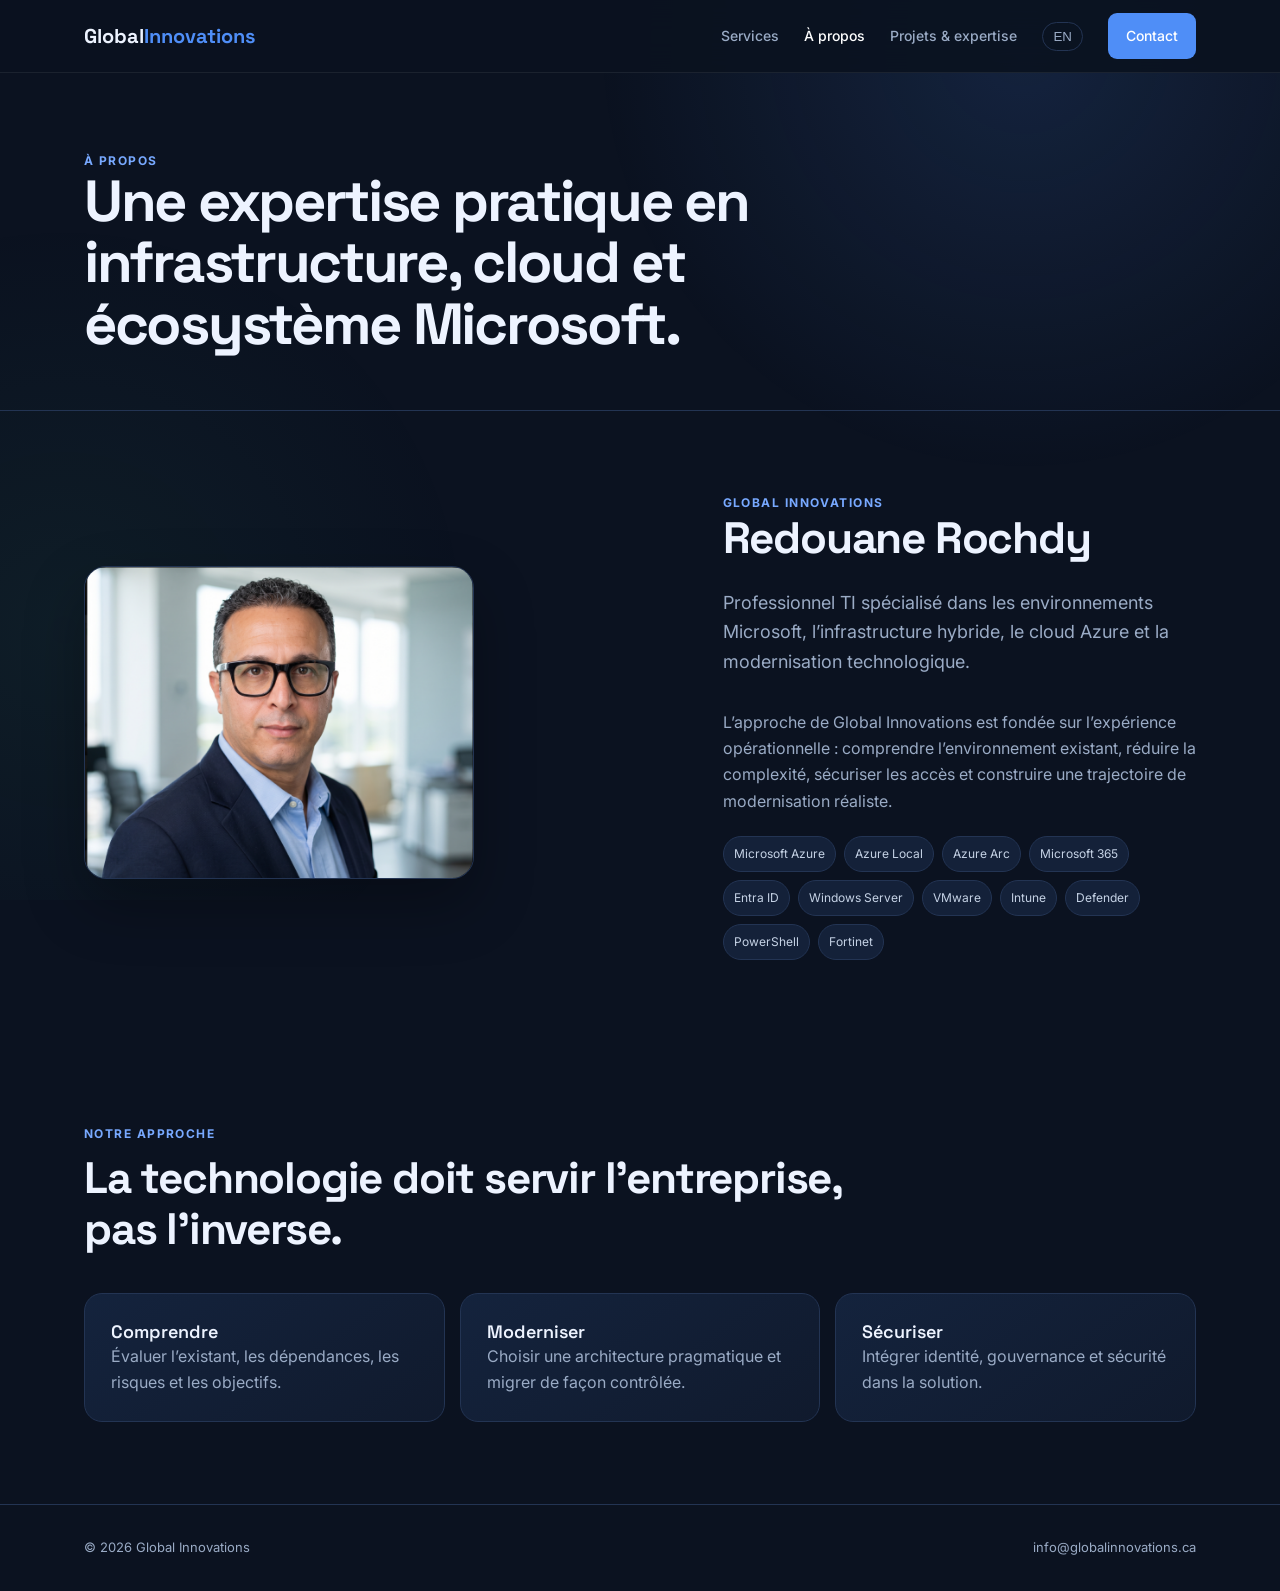
==== about.html @ 7acb14f5 "Add V2 about page with profile photo" ====
<!doctype html><html lang="fr"><head><meta charset="utf-8"><meta name="viewport" content="width=device-width,initial-scale=1"><meta name="robots" content="noindex,nofollow"><title>À propos | Global Innovations</title><link rel="icon" href="favicon.ico"><link rel="preconnect" href="https://fonts.googleapis.com"><link rel="stylesheet" href="https://fonts.googleapis.com/css2?family=Inter:wght@400;500;600;700&family=Space+Grotesk:wght@500;600;700&display=swap"><link rel="stylesheet" href="css/style.css"></head><body><nav class="nav"><div class="wrap navin"><a class="brand" href="index.html">Global<span>Innovations</span></a><div class="links"><a href="services.html">Services</a><a class="active" href="about.html" data-fr="À propos" data-en="About">À propos</a><a href="projects.html" data-fr="Projets & expertise" data-en="Projects & expertise">Projets & expertise</a><button class="lang" id="langBtn">EN</button><a class="contactbtn" href="contact.html">Contact</a></div></div></nav><main><section class="pageHero"><div class="wrap"><div class="kicker" data-fr="À propos" data-en="About">À propos</div><h1 data-fr="Une expertise pratique en infrastructure, cloud et écosystème Microsoft." data-en="Hands-on expertise across infrastructure, cloud and the Microsoft ecosystem.">Une expertise pratique en infrastructure, cloud et écosystème Microsoft.</h1></div></section><section><div class="wrap split"><div><img class="portrait" src="assets/images/redouane-rochdy.png.png" alt="Redouane Rochdy"></div><div><div class="kicker">Global Innovations</div><h2>Redouane Rochdy</h2><p class="lead" data-fr="Professionnel TI spécialisé dans les environnements Microsoft, l’infrastructure hybride, le cloud Azure et la modernisation technologique." data-en="IT professional specializing in Microsoft environments, hybrid infrastructure, Azure cloud and technology modernization.">Professionnel TI spécialisé dans les environnements Microsoft, l’infrastructure hybride, le cloud Azure et la modernisation technologique.</p><p class="muted" data-fr="L’approche de Global Innovations est fondée sur l’expérience opérationnelle : comprendre l’environnement existant, réduire la complexité, sécuriser les accès et construire une trajectoire de modernisation réaliste." data-en="Global Innovations is grounded in operational experience: understand the existing environment, reduce complexity, secure access and build a realistic modernization path."></p><div class="chips"><span class="chip">Microsoft Azure</span><span class="chip">Azure Local</span><span class="chip">Azure Arc</span><span class="chip">Microsoft 365</span><span class="chip">Entra ID</span><span class="chip">Windows Server</span><span class="chip">VMware</span><span class="chip">Intune</span><span class="chip">Defender</span><span class="chip">PowerShell</span><span class="chip">Fortinet</span></div></div></div></section><section><div class="wrap"><div class="sectionHead"><div class="kicker" data-fr="Notre approche" data-en="Our approach">Notre approche</div><h2 data-fr="La technologie doit servir l’entreprise, pas l’inverse." data-en="Technology should serve the business, not the other way around."></h2></div><div class="grid3"><div class="card"><h3 data-fr="Comprendre" data-en="Understand">Comprendre</h3><p data-fr="Évaluer l’existant, les dépendances, les risques et les objectifs." data-en="Assess the current environment, dependencies, risks and objectives."></p></div><div class="card"><h3 data-fr="Moderniser" data-en="Modernize">Moderniser</h3><p data-fr="Choisir une architecture pragmatique et migrer de façon contrôlée." data-en="Choose a pragmatic architecture and migrate in a controlled way."></p></div><div class="card"><h3 data-fr="Sécuriser" data-en="Secure">Sécuriser</h3><p data-fr="Intégrer identité, gouvernance et sécurité dans la solution." data-en="Build identity, governance and security into the solution."></p></div></div></div></section></main><footer class="footer"><div class="wrap foot"><span>© 2026 Global Innovations</span><span>info@globalinnovations.ca</span></div></footer><script src="js/main.js"></script></body></html>
---- css/style.css ----
:root{--bg:#0b1220;--bg2:#101a2d;--card:#142139;--line:#233453;--text:#edf3ff;--muted:#9aabc5;--blue:#4f8ef7;--blue2:#78a9ff;--green:#51d3a5;--max:1160px}*{box-sizing:border-box;margin:0;padding:0}html{scroll-behavior:smooth}body{font-family:Inter,Arial,sans-serif;background:var(--bg);color:var(--text);line-height:1.65}body:before{content:"";position:fixed;inset:0;z-index:-1;background:radial-gradient(circle at 80% 5%,rgba(79,142,247,.14),transparent 32%),radial-gradient(circle at 5% 70%,rgba(81,211,165,.06),transparent 30%)}a{color:inherit}.wrap{max-width:var(--max);margin:auto;padding:0 24px}.nav{position:sticky;top:0;z-index:50;background:rgba(11,18,32,.9);backdrop-filter:blur(16px);border-bottom:1px solid rgba(255,255,255,.07)}.navin{min-height:72px;display:flex;align-items:center;justify-content:space-between;gap:25px}.brand{font:700 20px 'Space Grotesk',sans-serif;text-decoration:none}.brand span{color:var(--blue)}.links{display:flex;gap:25px;align-items:center}.links a{text-decoration:none;color:var(--muted);font-size:14px;font-weight:500}.links a:hover,.links a.active{color:#fff}.lang{border:1px solid var(--line);border-radius:999px;padding:6px 10px;background:transparent;color:var(--muted);cursor:pointer}.contactbtn,.primary{background:var(--blue);color:#fff!important;border-radius:9px;padding:11px 18px!important;text-decoration:none;font-weight:600}.hero{padding:100px 0 80px}.heroGrid,.split{display:grid;grid-template-columns:1.1fr .9fr;gap:60px;align-items:center}.eyebrow{display:inline-flex;gap:8px;align-items:center;color:var(--blue2);border:1px solid rgba(79,142,247,.28);background:rgba(79,142,247,.08);padding:7px 13px;border-radius:999px;font-size:12px;font-weight:700;letter-spacing:.08em;text-transform:uppercase;margin-bottom:24px}.dot{width:7px;height:7px;background:var(--green);border-radius:50%}h1{font:700 clamp(42px,5.5vw,68px)/1.06 'Space Grotesk',sans-serif;letter-spacing:-2.3px}h1 span{color:var(--blue2)}h2{font:700 clamp(30px,4vw,44px)/1.15 'Space Grotesk',sans-serif;letter-spacing:-1.2px}h3{font:600 18px 'Space Grotesk',sans-serif}.lead{font-size:18px;color:var(--muted);max-width:680px;margin:24px 0 32px}.actions{display:flex;gap:13px;flex-wrap:wrap}.primary{padding:14px 22px!important}.secondary{border:1px solid var(--line);border-radius:9px;padding:13px 21px;text-decoration:none;font-weight:600}.trust{display:flex;gap:20px;flex-wrap:wrap;margin-top:25px;color:#8396b5;font-size:13px}.visual,.card{background:linear-gradient(145deg,#14233d,#101a2d);border:1px solid var(--line);border-radius:18px;padding:26px}.tech,.grid3{display:grid;grid-template-columns:repeat(3,1fr);gap:15px}.tech{grid-template-columns:1fr 1fr}.tile{padding:18px;border-radius:12px;background:rgba(255,255,255,.035);border:1px solid rgba(255,255,255,.07)}.tile b{display:block;font-family:'Space Grotesk';margin-bottom:3px}.tile small,.muted,.card p{color:var(--muted)}section{padding:82px 0}.sectionHead{max-width:760px;margin-bottom:38px}.kicker{color:var(--blue2);font-size:12px;text-transform:uppercase;letter-spacing:.12em;font-weight:700}.sectionHead h2{margin:10px 0 12px}.service{background:rgba(20,33,57,.72);border:1px solid var(--line);border-radius:15px;padding:25px}.service h3{margin:12px 0 8px}.service p{font-size:14px;color:var(--muted)}.service ul,.detail ul{margin:14px 0 0 18px;color:#b8c5d8}.more{display:inline-block;margin-top:16px;color:var(--blue2);text-decoration:none;font-weight:600}.pageHero{padding:78px 0 55px;border-bottom:1px solid var(--line)}.pageHero h1{font-size:clamp(38px,5vw,58px);max-width:850px}.pageHero .lead{margin-bottom:0}.portrait{width:100%;max-width:390px;border-radius:22px;border:1px solid var(--line);box-shadow:0 25px 60px rgba(0,0,0,.3)}.chips{display:flex;flex-wrap:wrap;gap:8px;margin-top:22px}.chip{font-size:12px;border:1px solid var(--line);background:var(--card);padding:7px 10px;border-radius:999px;color:#c5d2e5}.project{border-left:3px solid var(--blue);padding-left:24px;margin-bottom:35px}.project h3{font-size:22px;margin-bottom:8px}.cta{margin:65px auto;background:linear-gradient(135deg,#172945,#111d31);border:1px solid #29436b;border-radius:22px;padding:48px;text-align:center}.cta h2{margin-bottom:12px}.cta p{color:var(--muted);max-width:620px;margin:0 auto 25px}.contactGrid{display:grid;grid-template-columns:.8fr 1.2fr;gap:40px}.form{display:grid;gap:14px}.form input,.form textarea{width:100%;padding:14px;border-radius:9px;border:1px solid var(--line);background:#0f192a;color:#fff;font:inherit}.form textarea{min-height:160px;resize:vertical}.form button{border:0;cursor:pointer}.footer{border-top:1px solid var(--line);padding:32px 0;color:var(--muted);font-size:13px}.foot{display:flex;justify-content:space-between;gap:20px;flex-wrap:wrap}@media(max-width:850px){.links a:not(.contactbtn),.lang{display:none}.heroGrid,.split,.contactGrid{grid-template-columns:1fr}.grid3{grid-template-columns:1fr 1fr}.hero{padding-top:70px}.portrait{max-width:320px}}@media(max-width:580px){.grid3,.tech{grid-template-columns:1fr}h1{letter-spacing:-1.4px}.cta{margin:45px 20px;padding:32px 20px}}
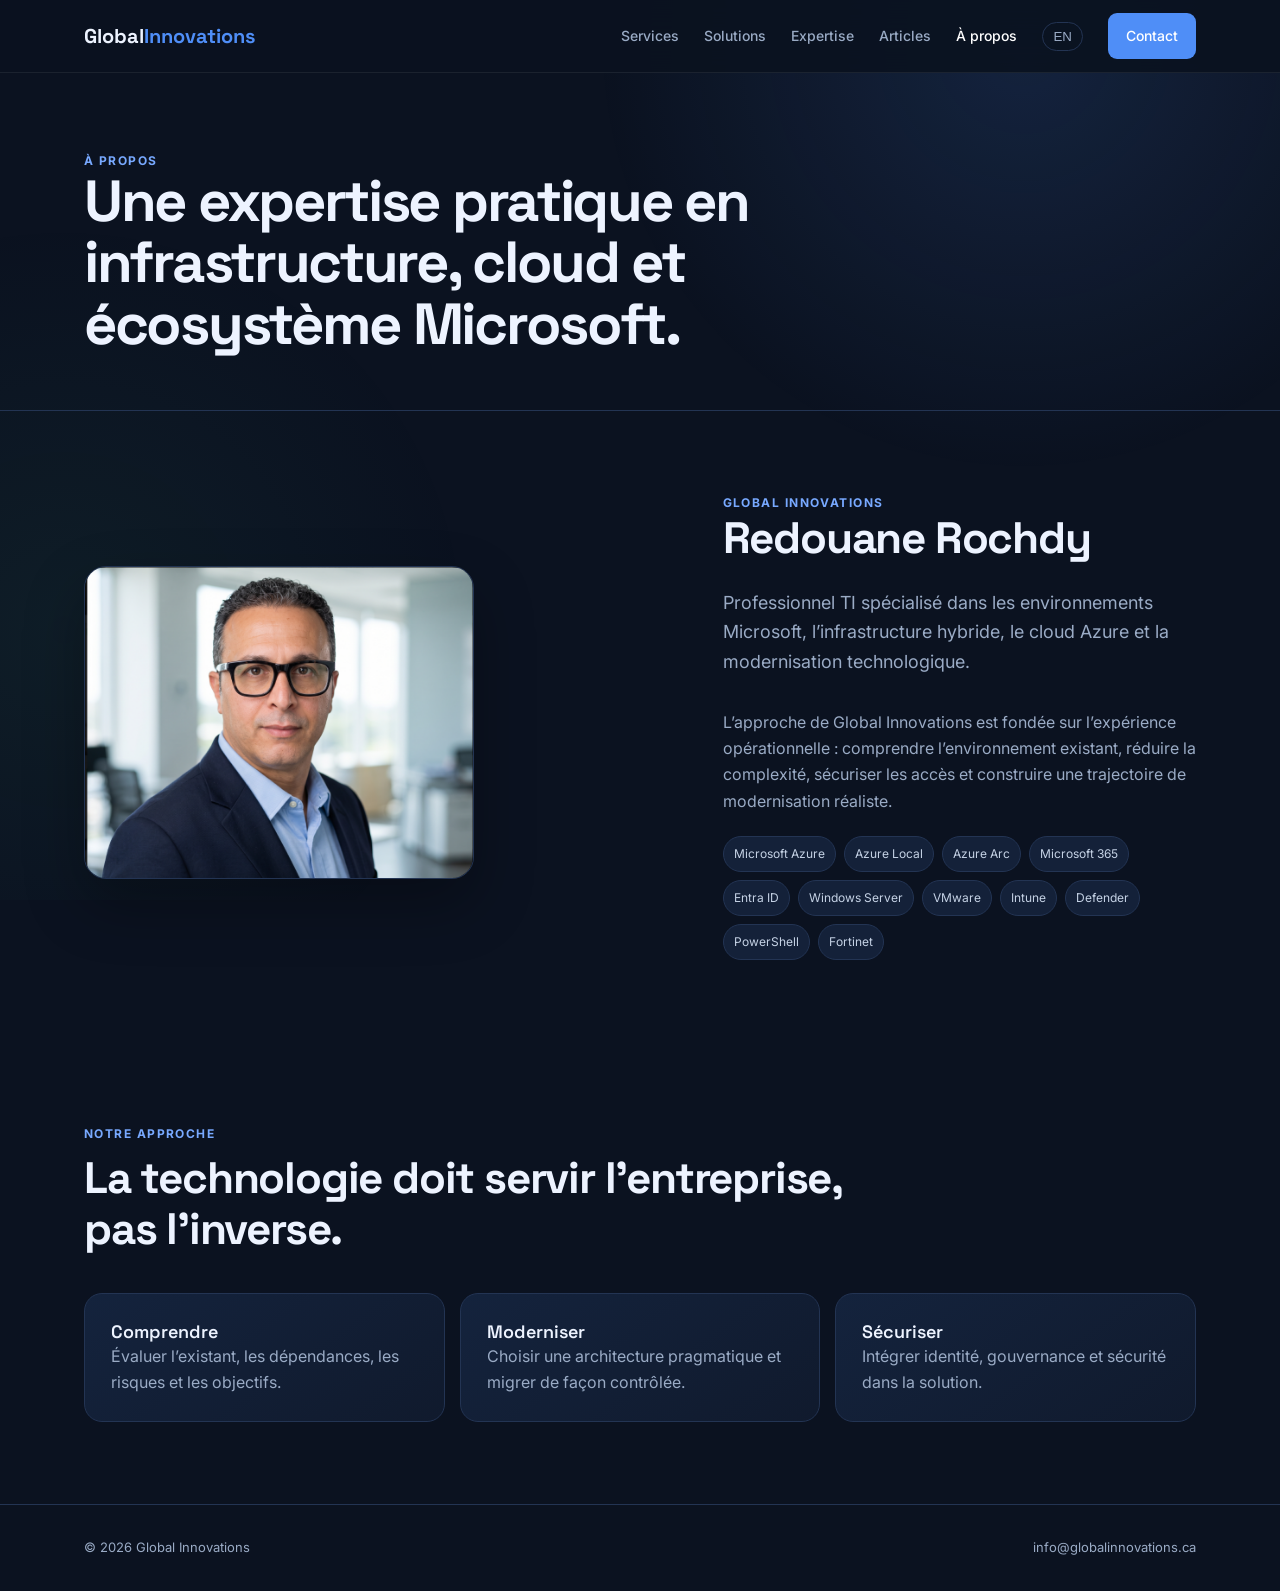
==== commit e4987761: "Unify V2 navigation on about page" ====
--- a/about.html
+++ b/about.html
@@ -1 +1 @@
-<!doctype html><html lang="fr"><head><meta charset="utf-8"><meta name="viewport" content="width=device-width,initial-scale=1"><meta name="robots" content="noindex,nofollow"><title>À propos | Global Innovations</title><link rel="icon" href="favicon.ico"><link rel="preconnect" href="https://fonts.googleapis.com"><link rel="stylesheet" href="https://fonts.googleapis.com/css2?family=Inter:wght@400;500;600;700&family=Space+Grotesk:wght@500;600;700&display=swap"><link rel="stylesheet" href="css/style.css"></head><body><nav class="nav"><div class="wrap navin"><a class="brand" href="index.html">Global<span>Innovations</span></a><div class="links"><a href="services.html">Services</a><a class="active" href="about.html" data-fr="À propos" data-en="About">À propos</a><a href="projects.html" data-fr="Projets & expertise" data-en="Projects & expertise">Projets & expertise</a><button class="lang" id="langBtn">EN</button><a class="contactbtn" href="contact.html">Contact</a></div></div></nav><main><section class="pageHero"><div class="wrap"><div class="kicker" data-fr="À propos" data-en="About">À propos</div><h1 data-fr="Une expertise pratique en infrastructure, cloud et écosystème Microsoft." data-en="Hands-on expertise across infrastructure, cloud and the Microsoft ecosystem.">Une expertise pratique en infrastructure, cloud et écosystème Microsoft.</h1></div></section><section><div class="wrap split"><div><img class="portrait" src="assets/images/redouane-rochdy.png.png" alt="Redouane Rochdy"></div><div><div class="kicker">Global Innovations</div><h2>Redouane Rochdy</h2><p class="lead" data-fr="Professionnel TI spécialisé dans les environnements Microsoft, l’infrastructure hybride, le cloud Azure et la modernisation technologique." data-en="IT professional specializing in Microsoft environments, hybrid infrastructure, Azure cloud and technology modernization.">Professionnel TI spécialisé dans les environnements Microsoft, l’infrastructure hybride, le cloud Azure et la modernisation technologique.</p><p class="muted" data-fr="L’approche de Global Innovations est fondée sur l’expérience opérationnelle : comprendre l’environnement existant, réduire la complexité, sécuriser les accès et construire une trajectoire de modernisation réaliste." data-en="Global Innovations is grounded in operational experience: understand the existing environment, reduce complexity, secure access and build a realistic modernization path."></p><div class="chips"><span class="chip">Microsoft Azure</span><span class="chip">Azure Local</span><span class="chip">Azure Arc</span><span class="chip">Microsoft 365</span><span class="chip">Entra ID</span><span class="chip">Windows Server</span><span class="chip">VMware</span><span class="chip">Intune</span><span class="chip">Defender</span><span class="chip">PowerShell</span><span class="chip">Fortinet</span></div></div></div></section><section><div class="wrap"><div class="sectionHead"><div class="kicker" data-fr="Notre approche" data-en="Our approach">Notre approche</div><h2 data-fr="La technologie doit servir l’entreprise, pas l’inverse." data-en="Technology should serve the business, not the other way around."></h2></div><div class="grid3"><div class="card"><h3 data-fr="Comprendre" data-en="Understand">Comprendre</h3><p data-fr="Évaluer l’existant, les dépendances, les risques et les objectifs." data-en="Assess the current environment, dependencies, risks and objectives."></p></div><div class="card"><h3 data-fr="Moderniser" data-en="Modernize">Moderniser</h3><p data-fr="Choisir une architecture pragmatique et migrer de façon contrôlée." data-en="Choose a pragmatic architecture and migrate in a controlled way."></p></div><div class="card"><h3 data-fr="Sécuriser" data-en="Secure">Sécuriser</h3><p data-fr="Intégrer identité, gouvernance et sécurité dans la solution." data-en="Build identity, governance and security into the solution."></p></div></div></div></section></main><footer class="footer"><div class="wrap foot"><span>© 2026 Global Innovations</span><span>info@globalinnovations.ca</span></div></footer><script src="js/main.js"></script></body></html>+<!doctype html><html lang="fr"><head><meta charset="utf-8"><meta name="viewport" content="width=device-width,initial-scale=1"><meta name="robots" content="noindex,nofollow"><title>À propos | Global Innovations</title><link rel="icon" href="favicon.ico"><link rel="preconnect" href="https://fonts.googleapis.com"><link rel="stylesheet" href="https://fonts.googleapis.com/css2?family=Inter:wght@400;500;600;700&family=Space+Grotesk:wght@500;600;700&display=swap"><link rel="stylesheet" href="css/style.css"></head><body><nav class="nav"><div class="wrap navin"><a class="brand" href="index.html">Global<span>Innovations</span></a><div class="links"><a href="services.html">Services</a><a href="solutions.html">Solutions</a><a href="projects.html">Expertise</a><a href="articles.html">Articles</a><a class="active" href="about.html" data-fr="À propos" data-en="About">À propos</a><button class="lang" id="langBtn">EN</button><a class="contactbtn" href="contact.html">Contact</a></div></div></nav><main><section class="pageHero"><div class="wrap"><div class="kicker" data-fr="À propos" data-en="About">À propos</div><h1 data-fr="Une expertise pratique en infrastructure, cloud et écosystème Microsoft." data-en="Hands-on expertise across infrastructure, cloud and the Microsoft ecosystem.">Une expertise pratique en infrastructure, cloud et écosystème Microsoft.</h1></div></section><section><div class="wrap split"><div><img class="portrait" src="assets/images/redouane-rochdy.png.png" alt="Redouane Rochdy"></div><div><div class="kicker">Global Innovations</div><h2>Redouane Rochdy</h2><p class="lead" data-fr="Professionnel TI spécialisé dans les environnements Microsoft, l’infrastructure hybride, le cloud Azure et la modernisation technologique." data-en="IT professional specializing in Microsoft environments, hybrid infrastructure, Azure cloud and technology modernization.">Professionnel TI spécialisé dans les environnements Microsoft, l’infrastructure hybride, le cloud Azure et la modernisation technologique.</p><p class="muted" data-fr="L’approche de Global Innovations est fondée sur l’expérience opérationnelle : comprendre l’environnement existant, réduire la complexité, sécuriser les accès et construire une trajectoire de modernisation réaliste." data-en="Global Innovations is grounded in operational experience: understand the existing environment, reduce complexity, secure access and build a realistic modernization path."></p><div class="chips"><span class="chip">Microsoft Azure</span><span class="chip">Azure Local</span><span class="chip">Azure Arc</span><span class="chip">Microsoft 365</span><span class="chip">Entra ID</span><span class="chip">Windows Server</span><span class="chip">VMware</span><span class="chip">Intune</span><span class="chip">Defender</span><span class="chip">PowerShell</span><span class="chip">Fortinet</span></div></div></div></section><section><div class="wrap"><div class="sectionHead"><div class="kicker" data-fr="Notre approche" data-en="Our approach">Notre approche</div><h2 data-fr="La technologie doit servir l’entreprise, pas l’inverse." data-en="Technology should serve the business, not the other way around."></h2></div><div class="grid3"><div class="card"><h3 data-fr="Comprendre" data-en="Understand">Comprendre</h3><p data-fr="Évaluer l’existant, les dépendances, les risques et les objectifs." data-en="Assess the current environment, dependencies, risks and objectives."></p></div><div class="card"><h3 data-fr="Moderniser" data-en="Modernize">Moderniser</h3><p data-fr="Choisir une architecture pragmatique et migrer de façon contrôlée." data-en="Choose a pragmatic architecture and migrate in a controlled way."></p></div><div class="card"><h3 data-fr="Sécuriser" data-en="Secure">Sécuriser</h3><p data-fr="Intégrer identité, gouvernance et sécurité dans la solution." data-en="Build identity, governance and security into the solution."></p></div></div></div></section></main><footer class="footer"><div class="wrap foot"><span>© 2026 Global Innovations</span><span>info@globalinnovations.ca</span></div></footer><script src="js/main.js"></script></body></html>
